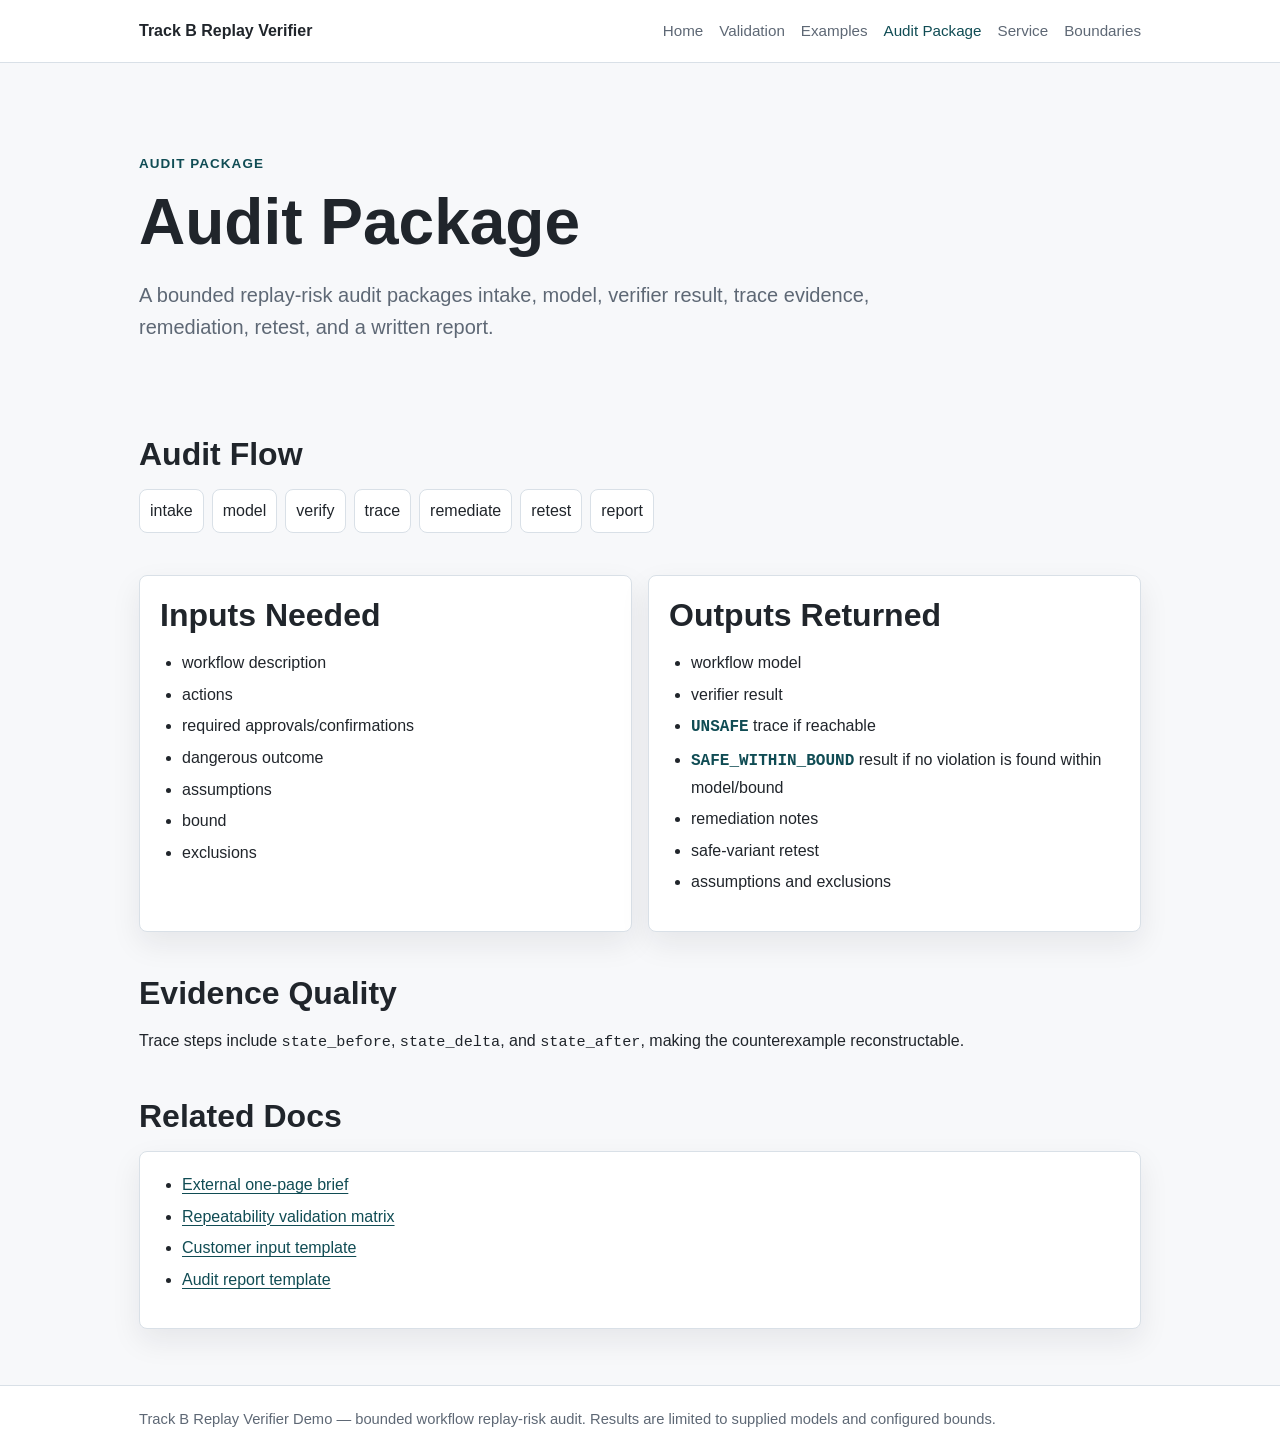
==== audit.html @ 96722fc5 "Add files via upload" ====
<!doctype html>
<html lang="en">
<head>
  <meta charset="utf-8">
  <meta name="viewport" content="width=device-width, initial-scale=1">
  <title>Audit Package</title>
  <link rel="stylesheet" href="assets/style.css">
</head>
<body>
  <header class="site-header">
    <nav class="nav" aria-label="Site navigation">
      <a class="brand" href="index.html">Track B Replay Verifier</a>
      <div class="nav-links">
        <a href="index.html">Home</a>
        <a href="validation.html">Validation</a>
        <a href="examples.html">Examples</a>
        <a href="audit.html" aria-current="page">Audit Package</a>
        <a href="service.html">Service</a>
        <a href="boundaries.html">Boundaries</a>
      </div>
    </nav>
  </header>

  <main class="page">
    <section class="hero">
      <p class="eyebrow">Audit Package</p>
      <h1>Audit Package</h1>
      <p class="lead">A bounded replay-risk audit packages intake, model, verifier result, trace evidence, remediation, retest, and a written report.</p>
    </section>

    <section class="section">
      <h2>Audit Flow</h2>
      <div class="flow" aria-label="Audit flow">
        <span>intake</span>
        <span>model</span>
        <span>verify</span>
        <span>trace</span>
        <span>remediate</span>
        <span>retest</span>
        <span>report</span>
      </div>
    </section>

    <section class="section grid two">
      <div class="card">
        <h2>Inputs Needed</h2>
        <ul>
          <li>workflow description</li>
          <li>actions</li>
          <li>required approvals/confirmations</li>
          <li>dangerous outcome</li>
          <li>assumptions</li>
          <li>bound</li>
          <li>exclusions</li>
        </ul>
      </div>
      <div class="card">
        <h2>Outputs Returned</h2>
        <ul>
          <li>workflow model</li>
          <li>verifier result</li>
          <li><span class="status">UNSAFE</span> trace if reachable</li>
          <li><span class="status">SAFE_WITHIN_BOUND</span> result if no violation is found within model/bound</li>
          <li>remediation notes</li>
          <li>safe-variant retest</li>
          <li>assumptions and exclusions</li>
        </ul>
      </div>
    </section>

    <section class="section">
      <h2>Evidence Quality</h2>
      <p>Trace steps include <code>state_before</code>, <code>state_delta</code>, and <code>state_after</code>, making the counterexample reconstructable.</p>
    </section>

    <section class="section">
      <h2>Related Docs</h2>
      <div class="card">
        <ul>
          <li><a href="../docs/external_one_page_brief.md">External one-page brief</a></li>
          <li><a href="../docs/repeatability_validation_matrix.md">Repeatability validation matrix</a></li>
          <li><a href="../docs/customer_input_template.md">Customer input template</a></li>
          <li><a href="../docs/audit_report_template.md">Audit report template</a></li>
        </ul>
      </div>
    </section>
  </main>

  <footer class="site-footer">
    <p>Track B Replay Verifier Demo &mdash; bounded workflow replay-risk audit. Results are limited to supplied models and configured bounds.</p>
  </footer>
</body>
</html>
---- assets/style.css ----
:root {
  --bg: #f7f8fa;
  --surface: #ffffff;
  --surface-strong: #f0f4f7;
  --text: #20252b;
  --muted: #5e6875;
  --border: #d9e0e7;
  --accent: #176a73;
  --accent-dark: #104c54;
  --warning: #7a4e13;
  --warning-bg: #fff4df;
  --shadow: 0 12px 30px rgba(20, 31, 43, 0.08);
}

* {
  box-sizing: border-box;
}

html {
  background: var(--bg);
}

body {
  margin: 0;
  color: var(--text);
  background: var(--bg);
  font-family: Arial, Helvetica, sans-serif;
  font-size: 16px;
  line-height: 1.6;
}

a {
  color: var(--accent-dark);
  text-decoration-thickness: 1px;
  text-underline-offset: 3px;
}

a:hover,
a:focus {
  color: var(--accent);
}

.site-header {
  background: var(--surface);
  border-bottom: 1px solid var(--border);
}

.nav {
  max-width: 1050px;
  margin: 0 auto;
  padding: 18px 24px;
  display: flex;
  gap: 18px;
  align-items: center;
  justify-content: space-between;
}

.brand {
  color: var(--text);
  font-weight: 700;
  letter-spacing: 0;
  text-decoration: none;
  white-space: nowrap;
}

.nav-links {
  display: flex;
  flex-wrap: wrap;
  gap: 10px 16px;
  align-items: center;
  justify-content: flex-end;
}

.nav-links a {
  color: var(--muted);
  font-size: 0.95rem;
  text-decoration: none;
}

.nav-links a[aria-current="page"],
.nav-links a:hover,
.nav-links a:focus {
  color: var(--accent-dark);
}

.page {
  max-width: 1050px;
  margin: 0 auto;
  padding: 48px 24px 56px;
}

.hero {
  padding: 42px 0 34px;
}

.eyebrow {
  margin: 0 0 10px;
  color: var(--accent-dark);
  font-size: 0.84rem;
  font-weight: 700;
  letter-spacing: 0.08em;
  text-transform: uppercase;
}

h1,
h2,
h3 {
  line-height: 1.2;
  letter-spacing: 0;
}

h1 {
  max-width: 760px;
  margin: 0;
  font-size: clamp(2.1rem, 5vw, 4rem);
}

h2 {
  margin: 0 0 16px;
  font-size: clamp(1.55rem, 3vw, 2rem);
}

h3 {
  margin: 0 0 10px;
  font-size: 1.1rem;
}

p {
  margin: 0 0 16px;
}

.lead {
  max-width: 780px;
  margin-top: 18px;
  color: var(--muted);
  font-size: clamp(1.05rem, 2vw, 1.25rem);
}

.section {
  margin-top: 42px;
}

.section:first-child {
  margin-top: 0;
}

.grid {
  display: grid;
  grid-template-columns: repeat(3, minmax(0, 1fr));
  gap: 16px;
}

.grid.two {
  grid-template-columns: repeat(2, minmax(0, 1fr));
}

.card {
  background: var(--surface);
  border: 1px solid var(--border);
  border-radius: 8px;
  padding: 20px;
  box-shadow: var(--shadow);
}

.card p:last-child,
.boundary-box p:last-child {
  margin-bottom: 0;
}

.path {
  display: inline-block;
  max-width: 100%;
  padding: 12px 14px;
  overflow-wrap: anywhere;
  color: var(--accent-dark);
  background: var(--surface-strong);
  border: 1px solid var(--border);
  border-radius: 8px;
  font-family: "Courier New", Courier, monospace;
  font-size: 0.95rem;
}

.cta-row {
  display: flex;
  flex-wrap: wrap;
  gap: 12px;
  margin-top: 20px;
}

.button {
  display: inline-block;
  padding: 10px 14px;
  color: #ffffff;
  background: var(--accent-dark);
  border: 1px solid var(--accent-dark);
  border-radius: 8px;
  text-decoration: none;
  font-weight: 700;
}

.button.secondary {
  color: var(--accent-dark);
  background: var(--surface);
}

.button:hover,
.button:focus {
  color: #ffffff;
  background: var(--accent);
  border-color: var(--accent);
}

.button.secondary:hover,
.button.secondary:focus {
  color: var(--accent-dark);
  background: var(--surface-strong);
  border-color: var(--accent-dark);
}

.boundary-box {
  padding: 18px 20px;
  color: var(--warning);
  background: var(--warning-bg);
  border: 1px solid #ecd5a8;
  border-radius: 8px;
}

.muted-box {
  padding: 18px 20px;
  color: var(--muted);
  background: var(--surface-strong);
  border: 1px solid var(--border);
  border-radius: 8px;
}

.table-wrap {
  overflow-x: auto;
  background: var(--surface);
  border: 1px solid var(--border);
  border-radius: 8px;
  box-shadow: var(--shadow);
}

table {
  width: 100%;
  border-collapse: collapse;
  min-width: 820px;
}

th,
td {
  padding: 12px 14px;
  border-bottom: 1px solid var(--border);
  text-align: left;
  vertical-align: top;
}

th {
  color: var(--text);
  background: var(--surface-strong);
  font-size: 0.88rem;
}

td {
  color: var(--muted);
  font-size: 0.94rem;
}

tr:last-child td {
  border-bottom: 0;
}

.status {
  color: var(--accent-dark);
  font-family: "Courier New", Courier, monospace;
  font-weight: 700;
  white-space: nowrap;
}

ul,
ol {
  margin-top: 0;
  padding-left: 22px;
}

li + li {
  margin-top: 6px;
}

.flow {
  display: flex;
  flex-wrap: wrap;
  gap: 8px;
  align-items: center;
}

.flow span {
  padding: 8px 10px;
  background: var(--surface);
  border: 1px solid var(--border);
  border-radius: 8px;
}

.site-footer {
  border-top: 1px solid var(--border);
  background: var(--surface);
}

.site-footer p {
  max-width: 1050px;
  margin: 0 auto;
  padding: 22px 24px;
  color: var(--muted);
  font-size: 0.92rem;
}

code {
  font-family: "Courier New", Courier, monospace;
  font-size: 0.95em;
}

@media (max-width: 760px) {
  .nav {
    align-items: flex-start;
    flex-direction: column;
  }

  .nav-links {
    justify-content: flex-start;
  }

  .page {
    padding-top: 30px;
  }

  .grid,
  .grid.two {
    grid-template-columns: 1fr;
  }
}
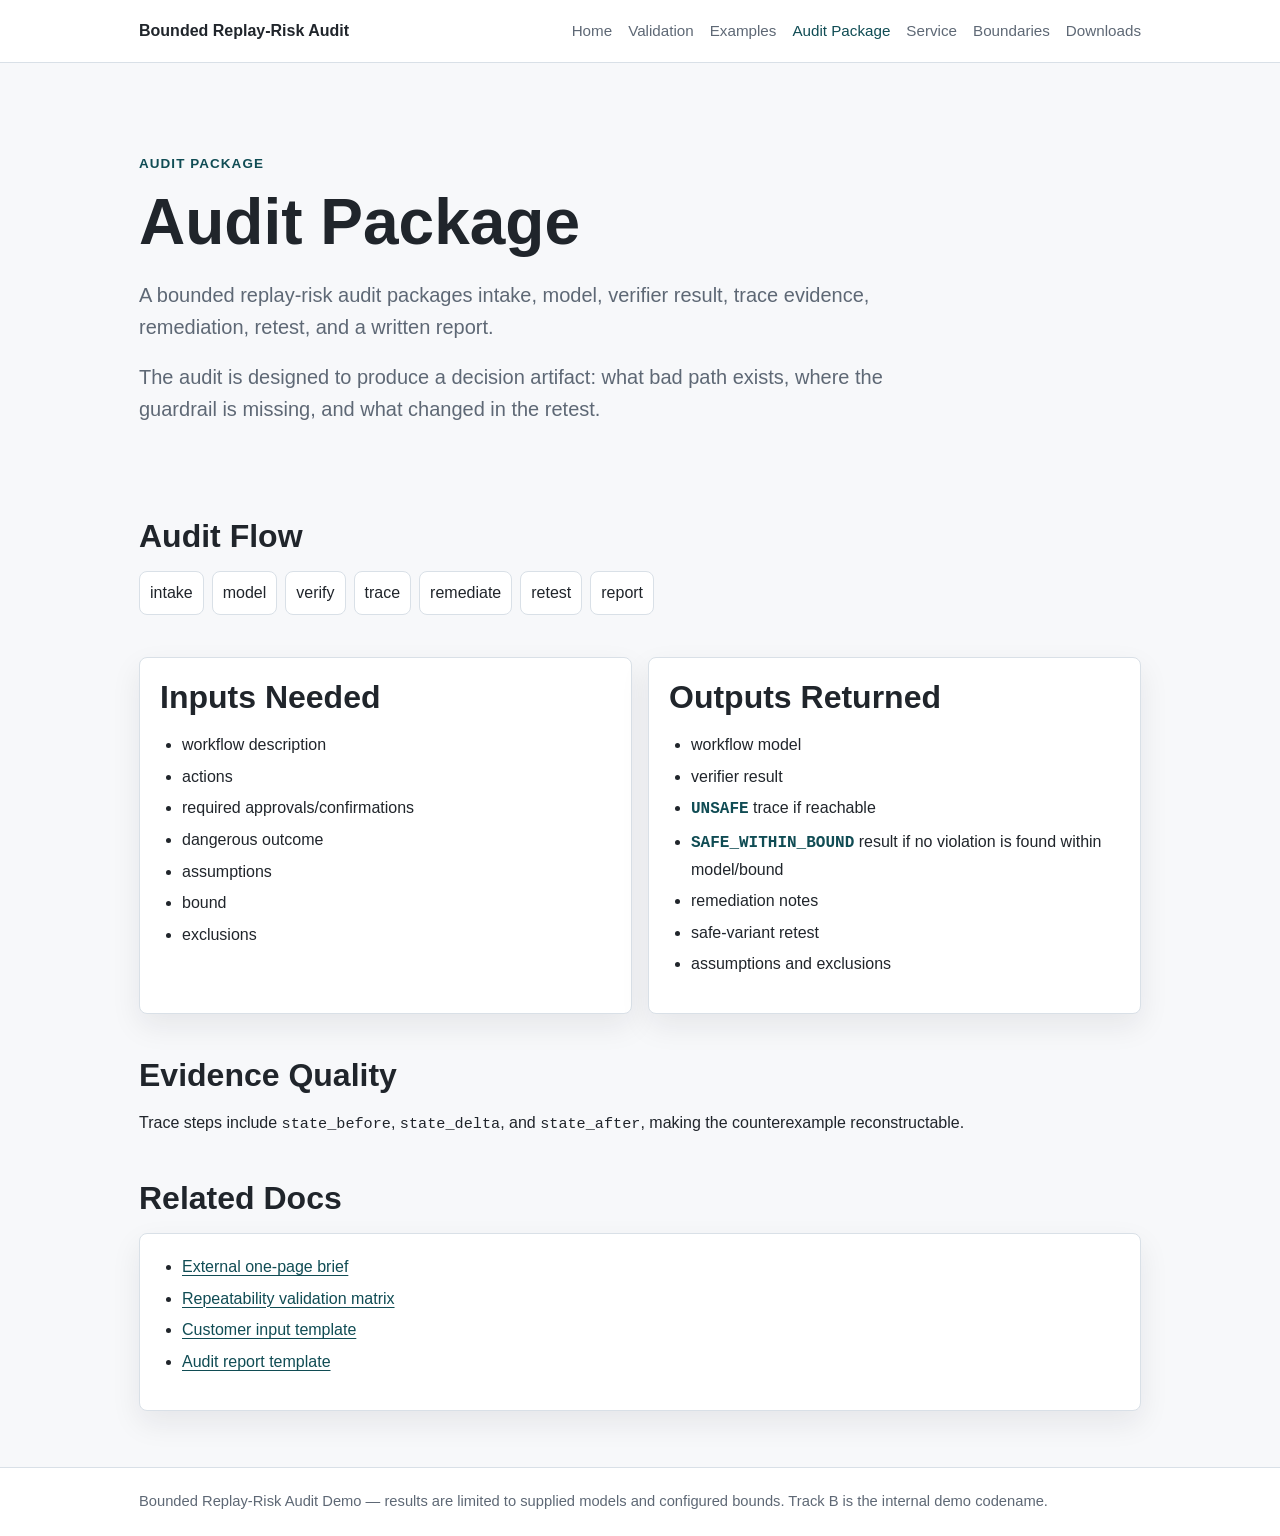
==== commit 4c678365: "Add files via upload" ====
--- a/audit.html
+++ b/audit.html
@@ -9,7 +9,7 @@
 <body>
   <header class="site-header">
     <nav class="nav" aria-label="Site navigation">
-      <a class="brand" href="index.html">Track B Replay Verifier</a>
+      <a class="brand" href="index.html">Bounded Replay-Risk Audit</a>
       <div class="nav-links">
         <a href="index.html">Home</a>
         <a href="validation.html">Validation</a>
@@ -17,6 +17,7 @@
         <a href="audit.html" aria-current="page">Audit Package</a>
         <a href="service.html">Service</a>
         <a href="boundaries.html">Boundaries</a>
+        <a href="downloads.html">Downloads</a>
       </div>
     </nav>
   </header>
@@ -26,6 +27,7 @@
       <p class="eyebrow">Audit Package</p>
       <h1>Audit Package</h1>
       <p class="lead">A bounded replay-risk audit packages intake, model, verifier result, trace evidence, remediation, retest, and a written report.</p>
+      <p class="lead secondary-lead">The audit is designed to produce a decision artifact: what bad path exists, where the guardrail is missing, and what changed in the retest.</p>
     </section>
 
     <section class="section">
@@ -87,7 +89,7 @@
   </main>
 
   <footer class="site-footer">
-    <p>Track B Replay Verifier Demo &mdash; bounded workflow replay-risk audit. Results are limited to supplied models and configured bounds.</p>
+    <p>Bounded Replay-Risk Audit Demo &mdash; results are limited to supplied models and configured bounds. Track B is the internal demo codename.</p>
   </footer>
 </body>
 </html>
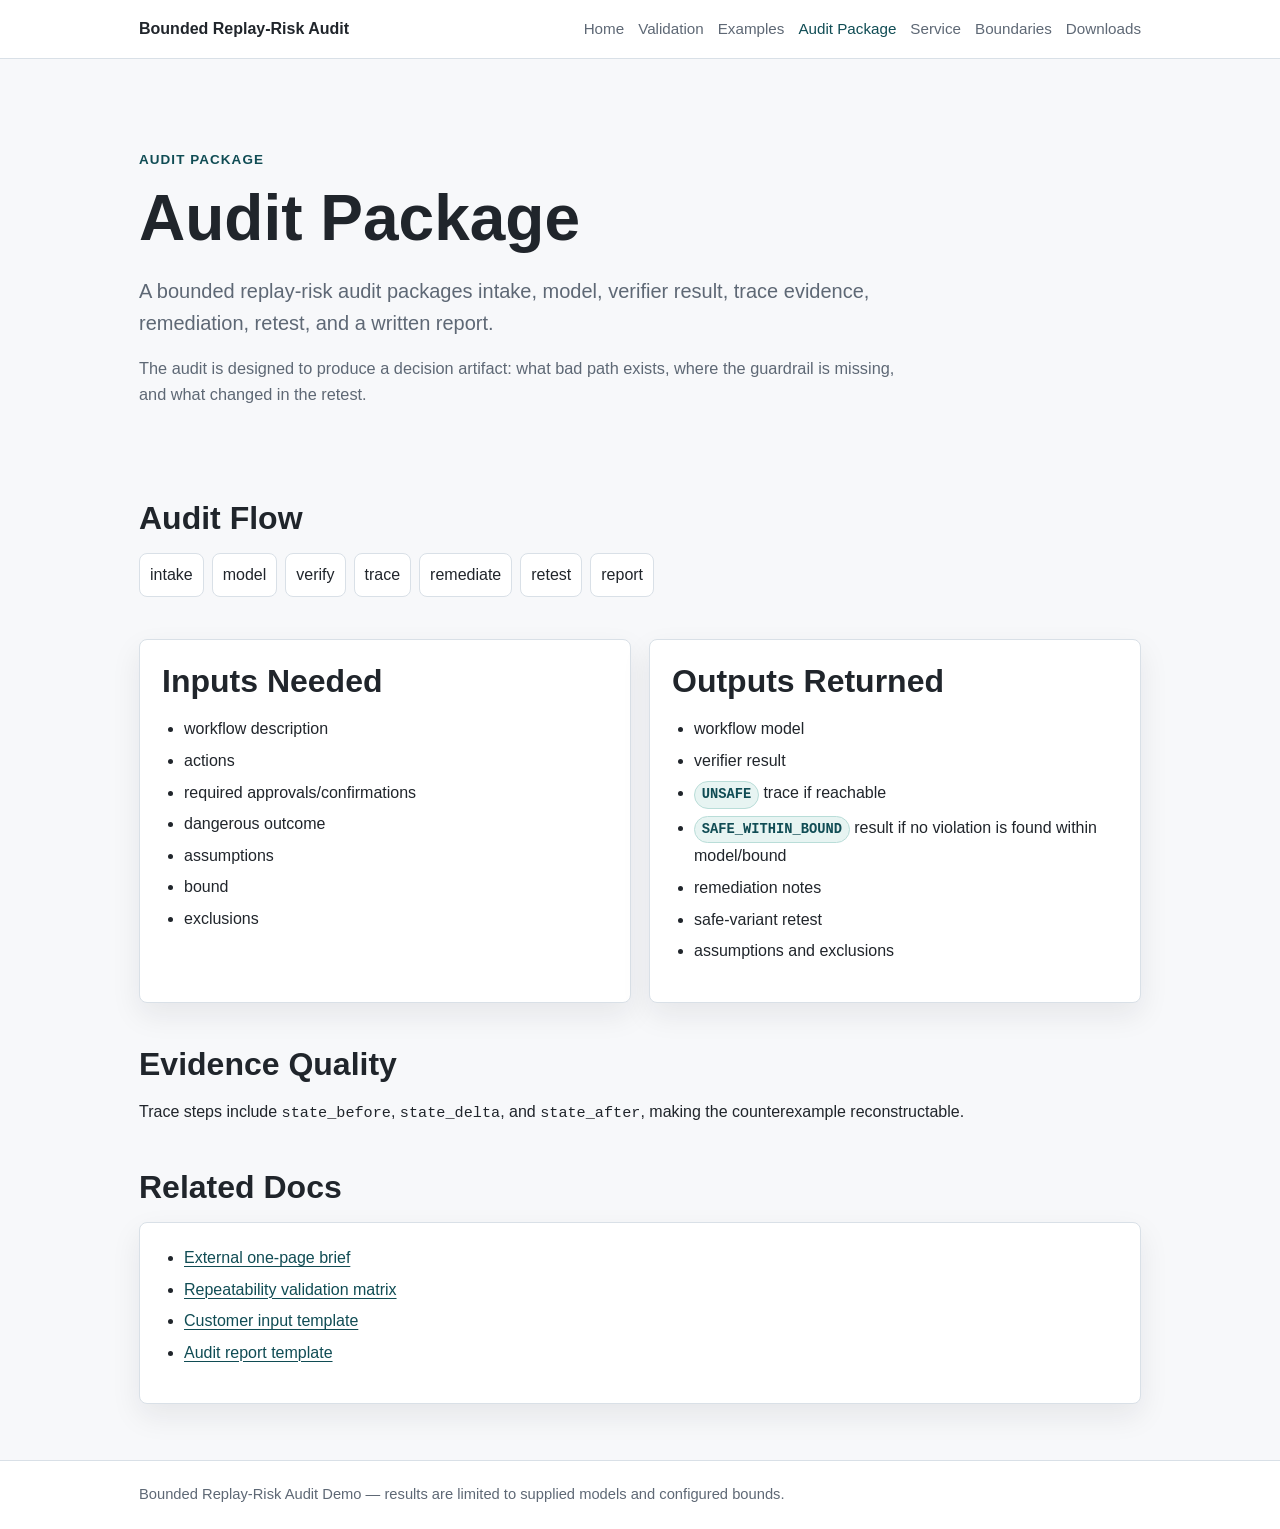
==== commit 06d0ed7d: "Add files via upload" ====
--- a/audit.html
+++ b/audit.html
@@ -79,17 +79,17 @@
       <h2>Related Docs</h2>
       <div class="card">
         <ul>
-          <li><a href="../docs/external_one_page_brief.md">External one-page brief</a></li>
-          <li><a href="../docs/repeatability_validation_matrix.md">Repeatability validation matrix</a></li>
-          <li><a href="../docs/customer_input_template.md">Customer input template</a></li>
-          <li><a href="../docs/audit_report_template.md">Audit report template</a></li>
+          <li><a href="docs/external_one_page_brief.md">External one-page brief</a></li>
+          <li><a href="docs/repeatability_validation_matrix.md">Repeatability validation matrix</a></li>
+          <li><a href="docs/customer_input_template.md">Customer input template</a></li>
+          <li><a href="docs/audit_report_template.md">Audit report template</a></li>
         </ul>
       </div>
     </section>
   </main>
 
   <footer class="site-footer">
-    <p>Bounded Replay-Risk Audit Demo &mdash; results are limited to supplied models and configured bounds. Track B is the internal demo codename.</p>
+    <p>Bounded Replay-Risk Audit Demo &mdash; results are limited to supplied models and configured bounds.</p>
   </footer>
 </body>
 </html>
--- a/assets/style.css
+++ b/assets/style.css
@@ -9,6 +9,7 @@
   --accent-dark: #104c54;
   --warning: #7a4e13;
   --warning-bg: #fff4df;
+  --status-bg: #e7f4f2;
   --shadow: 0 12px 30px rgba(20, 31, 43, 0.08);
 }
 
@@ -48,9 +49,9 @@
 .nav {
   max-width: 1050px;
   margin: 0 auto;
-  padding: 18px 24px;
+  padding: 16px 24px;
   display: flex;
-  gap: 18px;
+  gap: 16px 24px;
   align-items: center;
   justify-content: space-between;
 }
@@ -60,13 +61,13 @@
   font-weight: 700;
   letter-spacing: 0;
   text-decoration: none;
-  white-space: nowrap;
+  overflow-wrap: anywhere;
 }
 
 .nav-links {
   display: flex;
   flex-wrap: wrap;
-  gap: 10px 16px;
+  gap: 8px 14px;
   align-items: center;
   justify-content: flex-end;
 }
@@ -136,6 +137,11 @@
   font-size: clamp(1.05rem, 2vw, 1.25rem);
 }
 
+.secondary-lead {
+  margin-top: 10px;
+  font-size: 1.02rem;
+}
+
 .section {
   margin-top: 42px;
 }
@@ -147,18 +153,22 @@
 .grid {
   display: grid;
   grid-template-columns: repeat(3, minmax(0, 1fr));
-  gap: 16px;
+  gap: 18px;
 }
 
 .grid.two {
   grid-template-columns: repeat(2, minmax(0, 1fr));
 }
 
+.grid + .muted-box {
+  margin-top: 18px;
+}
+
 .card {
   background: var(--surface);
   border: 1px solid var(--border);
   border-radius: 8px;
-  padding: 20px;
+  padding: 22px;
   box-shadow: var(--shadow);
 }
 
@@ -167,17 +177,42 @@
   margin-bottom: 0;
 }
 
-.path {
+.path,
+.display-path,
+.trace-line,
+.code-path {
   display: inline-block;
   max-width: 100%;
   padding: 12px 14px;
   overflow-wrap: anywhere;
+  word-break: break-word;
   color: var(--accent-dark);
   background: var(--surface-strong);
   border: 1px solid var(--border);
   border-radius: 8px;
+}
+
+.path,
+.trace-line,
+.code-path {
   font-family: "Courier New", Courier, monospace;
   font-size: 0.95rem;
+}
+
+.display-path {
+  font-size: 1rem;
+  font-weight: 700;
+}
+
+.trace-line {
+  color: var(--muted);
+  font-size: 0.86rem;
+}
+
+.note {
+  margin-top: 12px;
+  color: var(--muted);
+  font-size: 0.92rem;
 }
 
 .cta-row {
@@ -244,12 +279,12 @@
 table {
   width: 100%;
   border-collapse: collapse;
-  min-width: 820px;
+  min-width: 760px;
 }
 
 th,
 td {
-  padding: 12px 14px;
+  padding: 13px 14px;
   border-bottom: 1px solid var(--border);
   text-align: left;
   vertical-align: top;
@@ -259,11 +294,16 @@
   color: var(--text);
   background: var(--surface-strong);
   font-size: 0.88rem;
+  white-space: nowrap;
 }
 
 td {
   color: var(--muted);
   font-size: 0.94rem;
+}
+
+tbody tr:nth-child(even) {
+  background: #fbfcfd;
 }
 
 tr:last-child td {
@@ -271,8 +311,14 @@
 }
 
 .status {
-  color: var(--accent-dark);
+  display: inline-block;
+  padding: 0.12rem 0.42rem;
+  color: var(--accent-dark);
+  background: var(--status-bg);
+  border: 1px solid #b9ddd8;
+  border-radius: 999px;
   font-family: "Courier New", Courier, monospace;
+  font-size: 0.86em;
   font-weight: 700;
   white-space: nowrap;
 }
@@ -317,6 +363,8 @@
 code {
   font-family: "Courier New", Courier, monospace;
   font-size: 0.95em;
+  overflow-wrap: anywhere;
+  word-break: break-word;
 }
 
 @media (max-width: 760px) {
@@ -330,11 +378,27 @@
   }
 
   .page {
-    padding-top: 30px;
+    padding: 30px 18px 44px;
+  }
+
+  .hero {
+    padding: 26px 0 24px;
+  }
+
+  .section {
+    margin-top: 32px;
   }
 
   .grid,
   .grid.two {
     grid-template-columns: 1fr;
   }
-}
+
+  .card {
+    padding: 18px;
+  }
+
+  table {
+    min-width: 680px;
+  }
+}
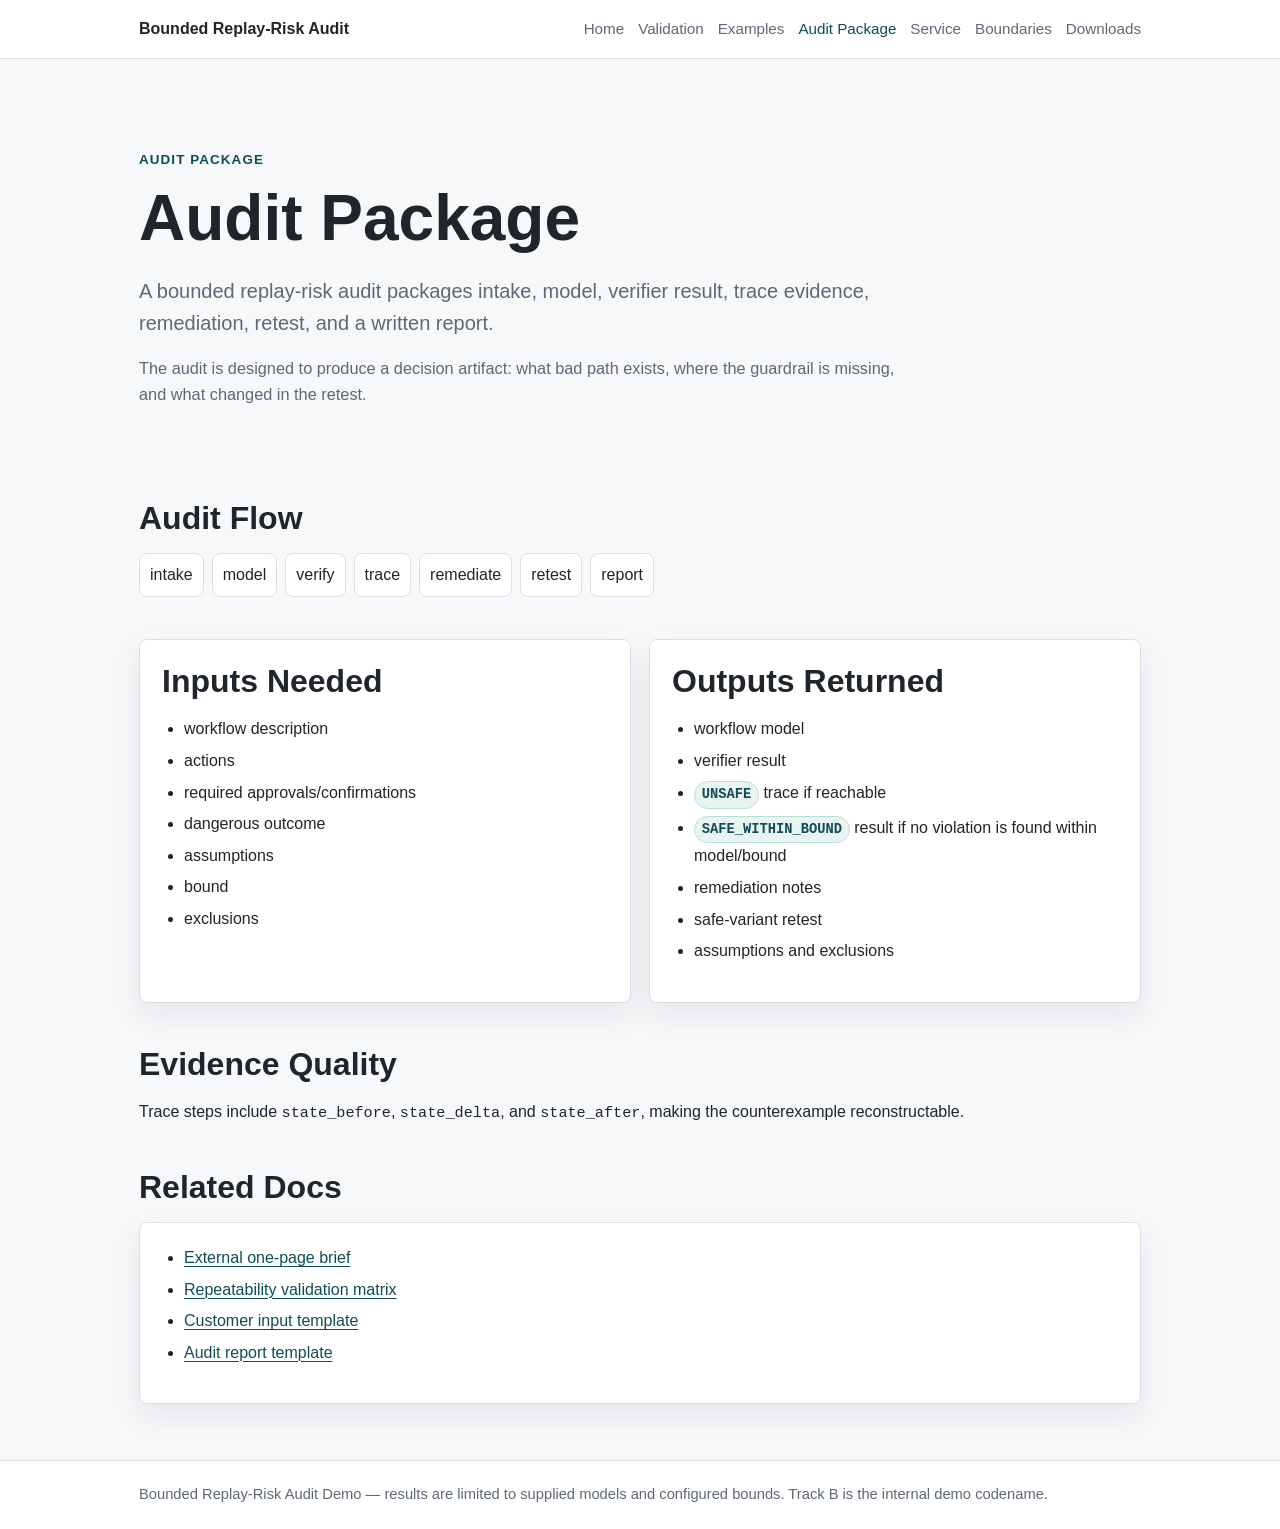
==== commit 35cddabe: "Add files via upload" ====
--- a/audit.html
+++ b/audit.html
@@ -79,17 +79,17 @@
       <h2>Related Docs</h2>
       <div class="card">
         <ul>
-          <li><a href="docs/external_one_page_brief.md">External one-page brief</a></li>
-          <li><a href="docs/repeatability_validation_matrix.md">Repeatability validation matrix</a></li>
-          <li><a href="docs/customer_input_template.md">Customer input template</a></li>
-          <li><a href="docs/audit_report_template.md">Audit report template</a></li>
+          <li><a href="../docs/external_one_page_brief.md">External one-page brief</a></li>
+          <li><a href="../docs/repeatability_validation_matrix.md">Repeatability validation matrix</a></li>
+          <li><a href="../docs/customer_input_template.md">Customer input template</a></li>
+          <li><a href="../docs/audit_report_template.md">Audit report template</a></li>
         </ul>
       </div>
     </section>
   </main>
 
   <footer class="site-footer">
-    <p>Bounded Replay-Risk Audit Demo &mdash; results are limited to supplied models and configured bounds.</p>
+    <p>Bounded Replay-Risk Audit Demo &mdash; results are limited to supplied models and configured bounds. Track B is the internal demo codename.</p>
   </footer>
 </body>
 </html>
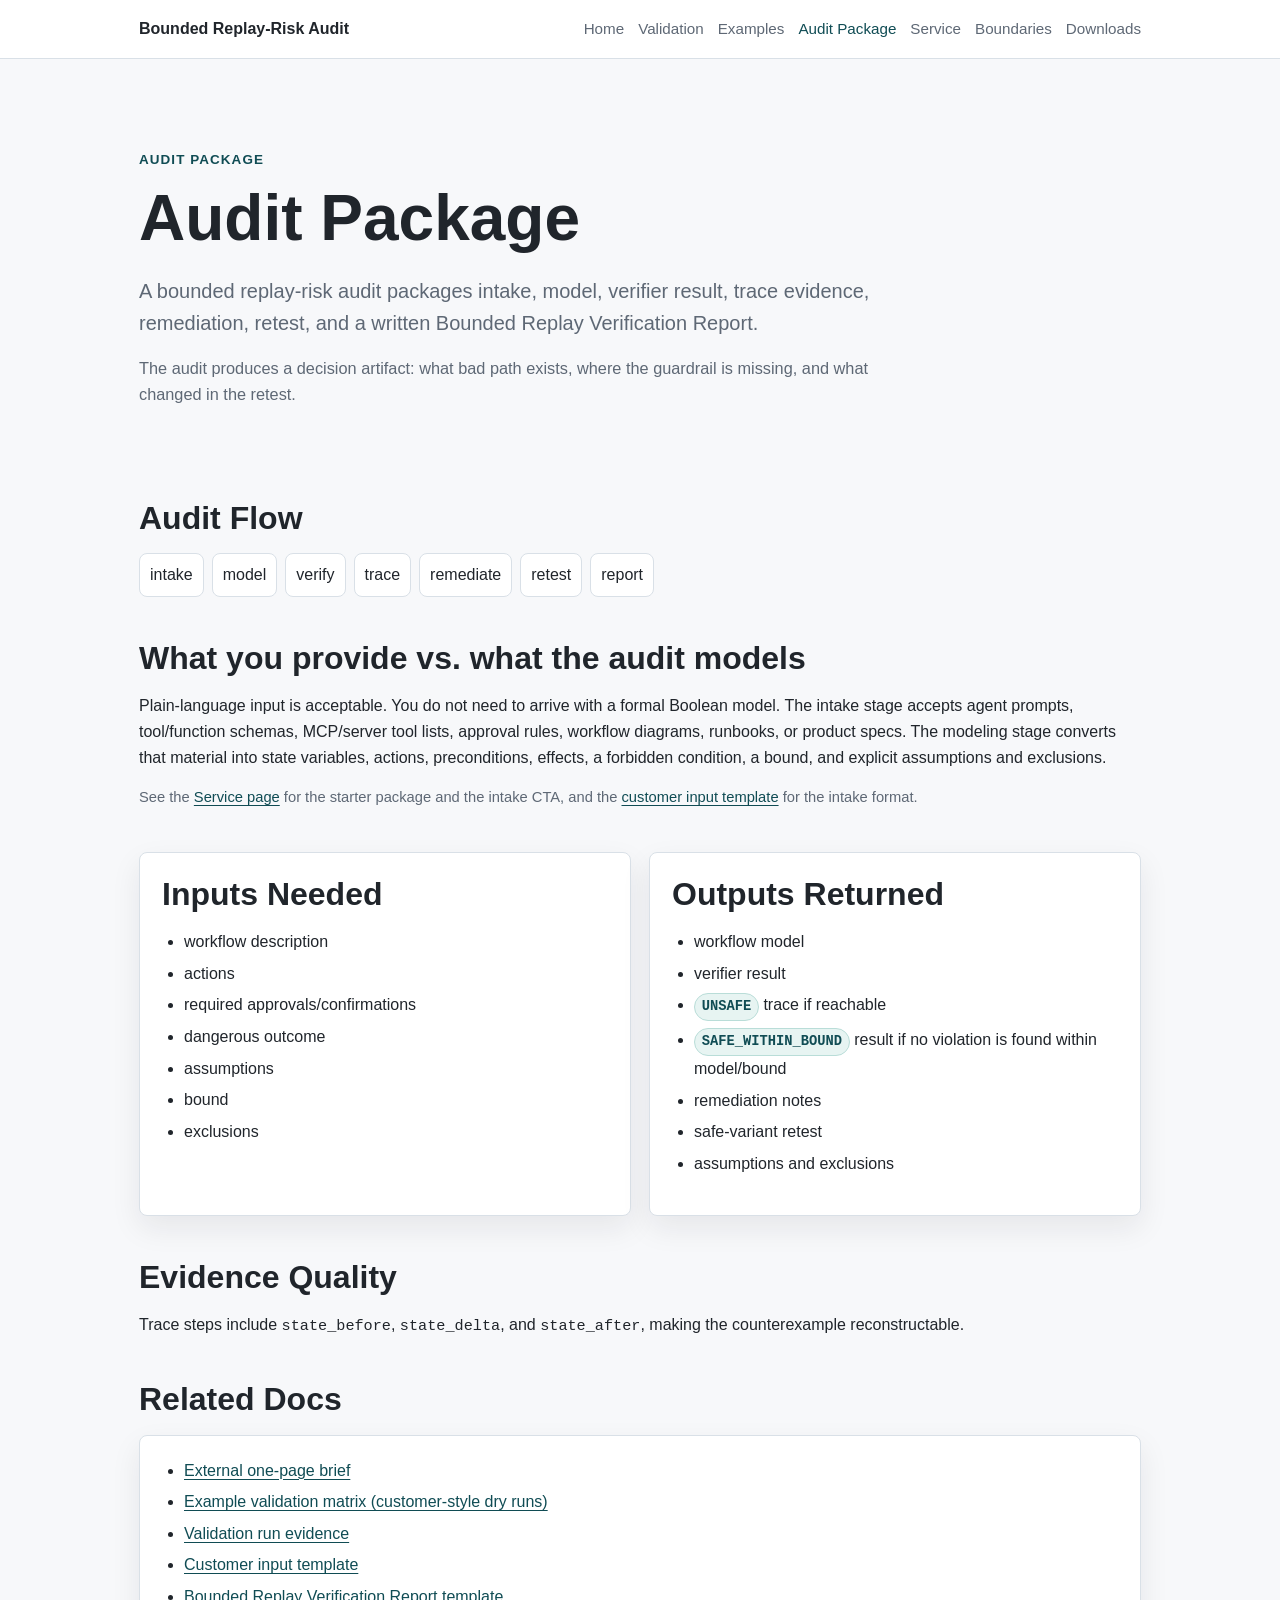
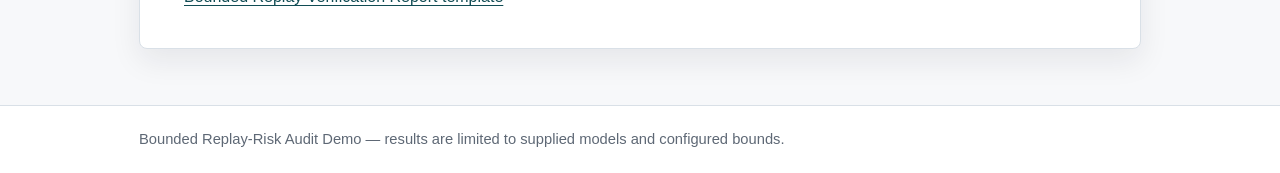
==== commit 3c7fe022: "Add files via upload" ====
--- a/audit.html
+++ b/audit.html
@@ -4,6 +4,8 @@
   <meta charset="utf-8">
   <meta name="viewport" content="width=device-width, initial-scale=1">
   <title>Audit Package</title>
+  <meta name="description" content="Audit package for the Bounded Replay-Risk Audit demo: intake, model, bounded verification, trace, remediation, retest, and Bounded Replay Verification Report.">
+  <link rel="canonical" href="https://bome2017.github.io/Replay-Verifier/audit.html">
   <link rel="stylesheet" href="assets/style.css">
 </head>
 <body>
@@ -26,8 +28,8 @@
     <section class="hero">
       <p class="eyebrow">Audit Package</p>
       <h1>Audit Package</h1>
-      <p class="lead">A bounded replay-risk audit packages intake, model, verifier result, trace evidence, remediation, retest, and a written report.</p>
-      <p class="lead secondary-lead">The audit is designed to produce a decision artifact: what bad path exists, where the guardrail is missing, and what changed in the retest.</p>
+      <p class="lead">A bounded replay-risk audit packages intake, model, verifier result, trace evidence, remediation, retest, and a written Bounded Replay Verification Report.</p>
+      <p class="lead secondary-lead">The audit produces a decision artifact: what bad path exists, where the guardrail is missing, and what changed in the retest.</p>
     </section>
 
     <section class="section">
@@ -41,6 +43,12 @@
         <span>retest</span>
         <span>report</span>
       </div>
+    </section>
+
+    <section class="section">
+      <h2>What you provide vs. what the audit models</h2>
+      <p>Plain-language input is acceptable. You do not need to arrive with a formal Boolean model. The intake stage accepts agent prompts, tool/function schemas, MCP/server tool lists, approval rules, workflow diagrams, runbooks, or product specs. The modeling stage converts that material into state variables, actions, preconditions, effects, a forbidden condition, a bound, and explicit assumptions and exclusions.</p>
+      <p class="note">See the <a href="service.html">Service page</a> for the starter package and the intake CTA, and the <a href="docs/customer_input_template.md">customer input template</a> for the intake format.</p>
     </section>
 
     <section class="section grid two">
@@ -79,17 +87,18 @@
       <h2>Related Docs</h2>
       <div class="card">
         <ul>
-          <li><a href="../docs/external_one_page_brief.md">External one-page brief</a></li>
-          <li><a href="../docs/repeatability_validation_matrix.md">Repeatability validation matrix</a></li>
-          <li><a href="../docs/customer_input_template.md">Customer input template</a></li>
-          <li><a href="../docs/audit_report_template.md">Audit report template</a></li>
+          <li><a href="docs/external_one_page_brief.md">External one-page brief</a></li>
+          <li><a href="docs/repeatability_validation_matrix.md">Example validation matrix (customer-style dry runs)</a></li>
+          <li><a href="docs/validation_run_evidence.md">Validation run evidence</a></li>
+          <li><a href="docs/customer_input_template.md">Customer input template</a></li>
+          <li><a href="docs/audit_report_template.md">Bounded Replay Verification Report template</a></li>
         </ul>
       </div>
     </section>
   </main>
 
   <footer class="site-footer">
-    <p>Bounded Replay-Risk Audit Demo &mdash; results are limited to supplied models and configured bounds. Track B is the internal demo codename.</p>
+    <p>Bounded Replay-Risk Audit Demo &mdash; results are limited to supplied models and configured bounds.</p>
   </footer>
 </body>
 </html>
